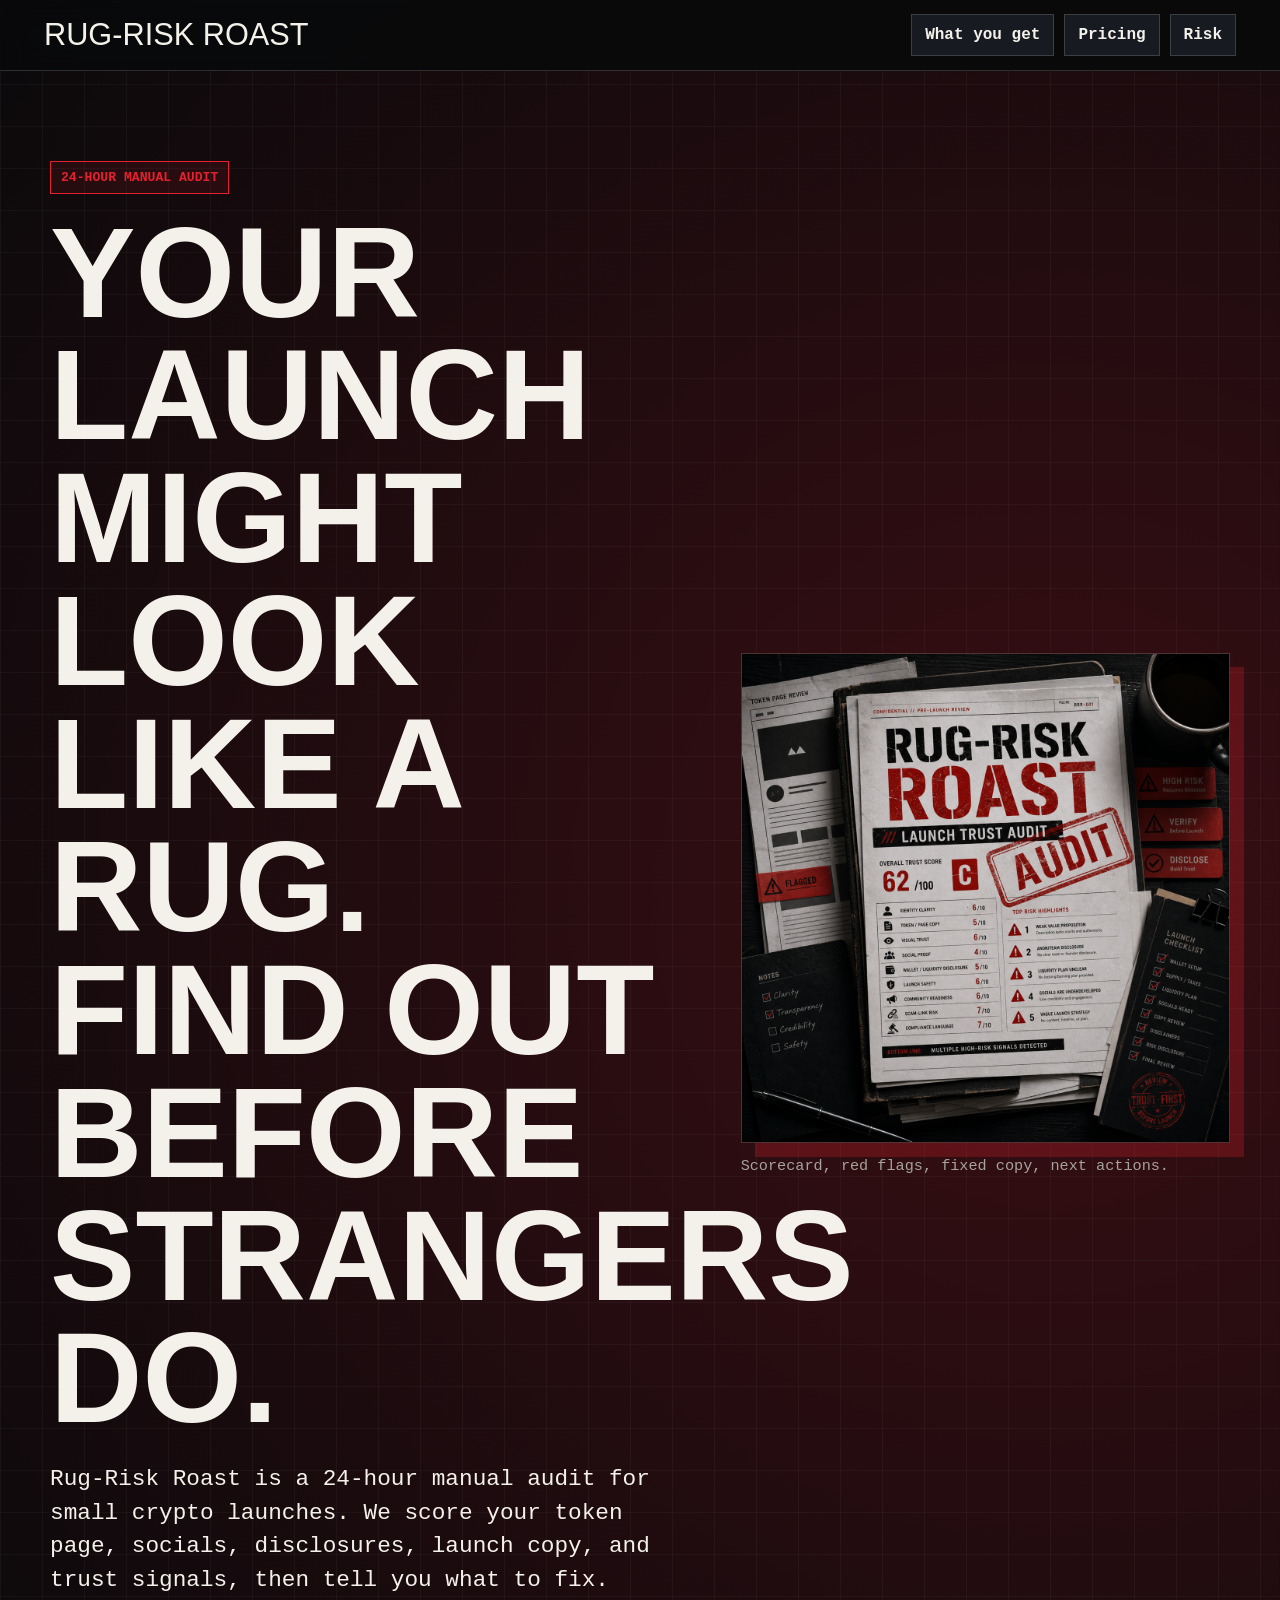
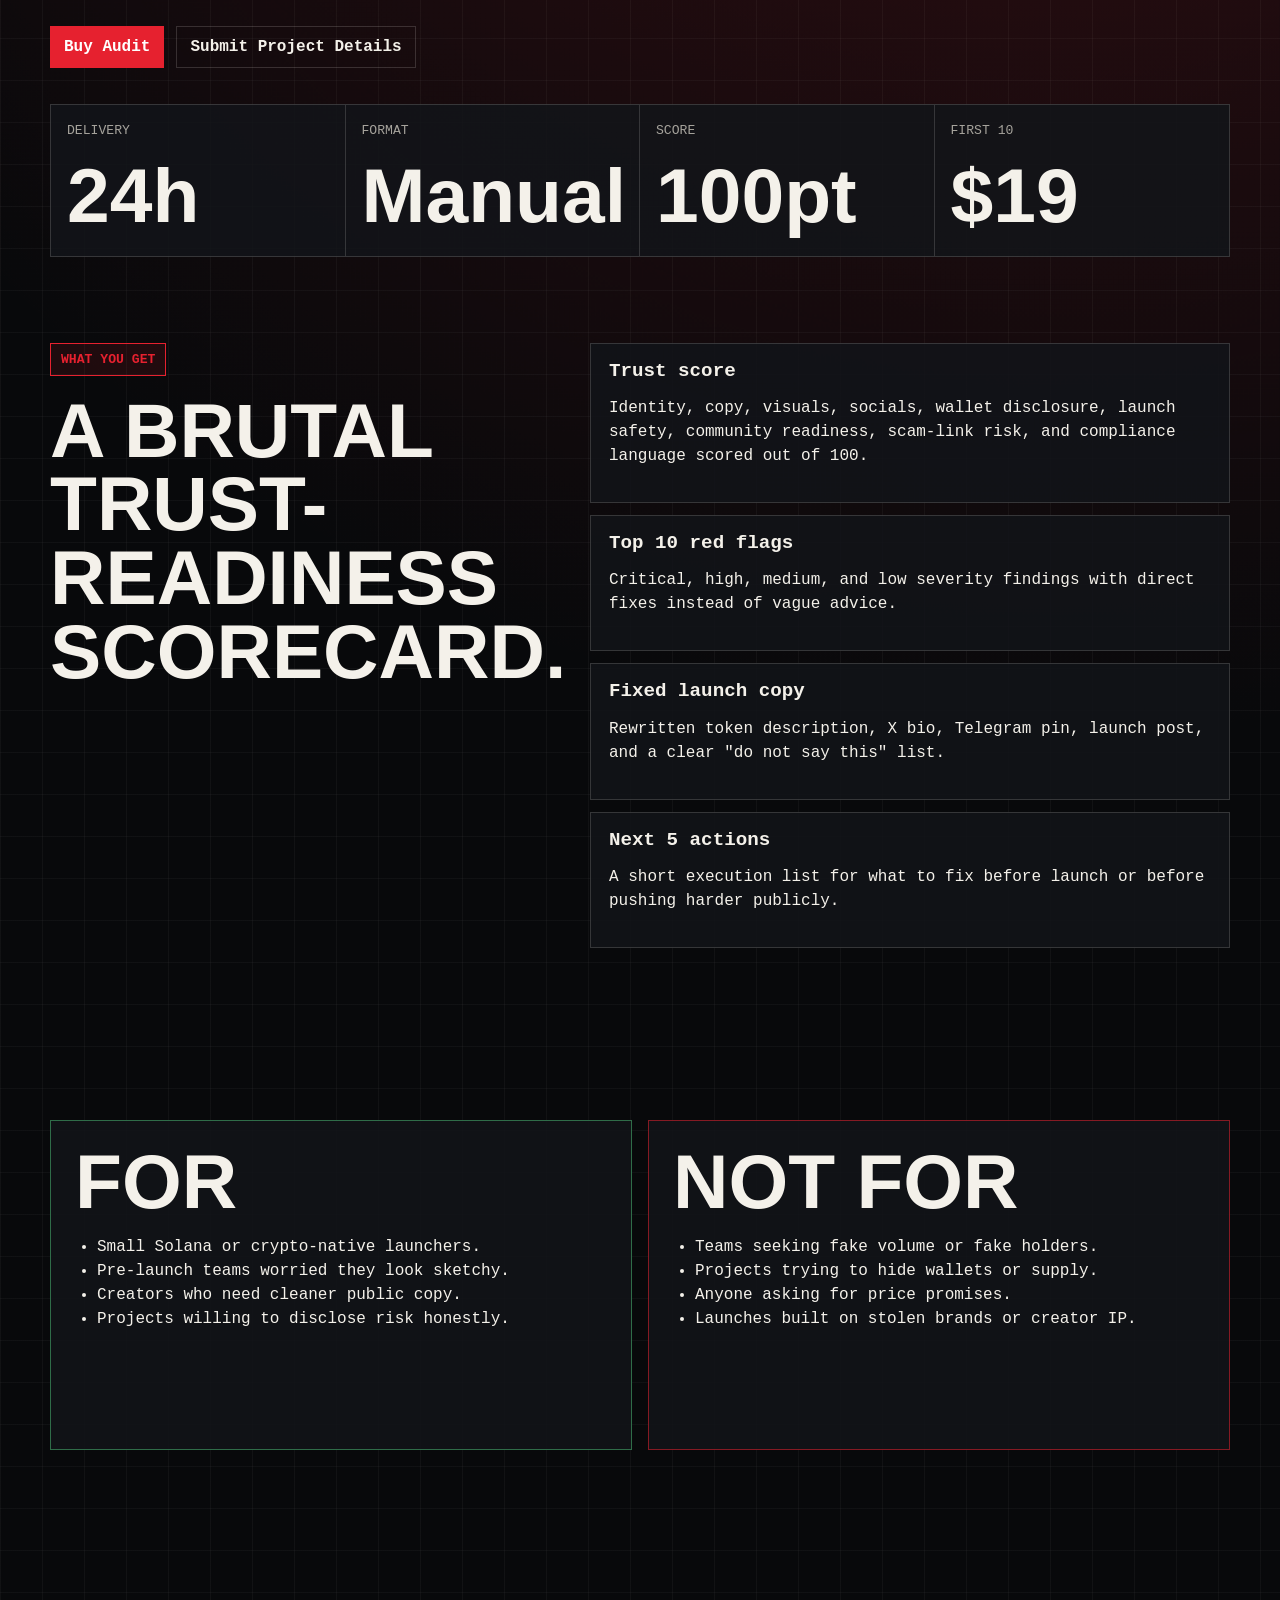
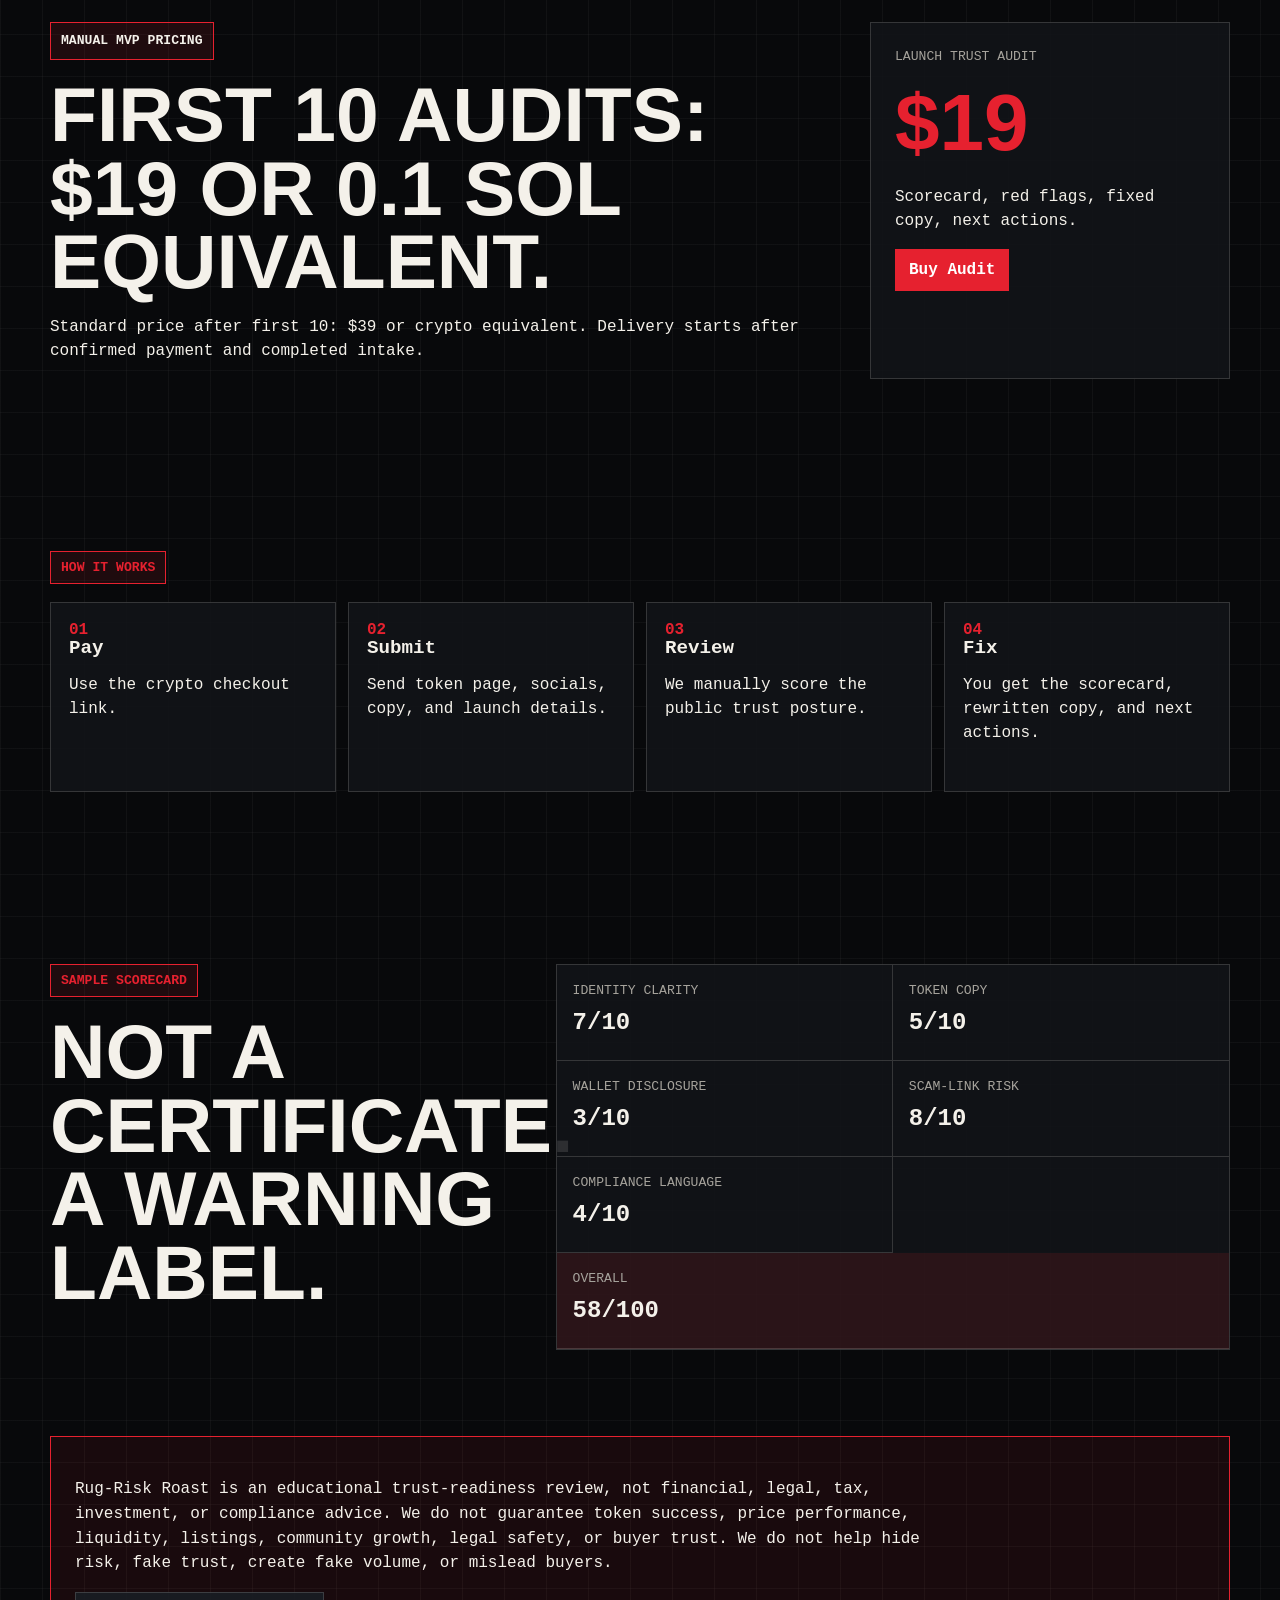
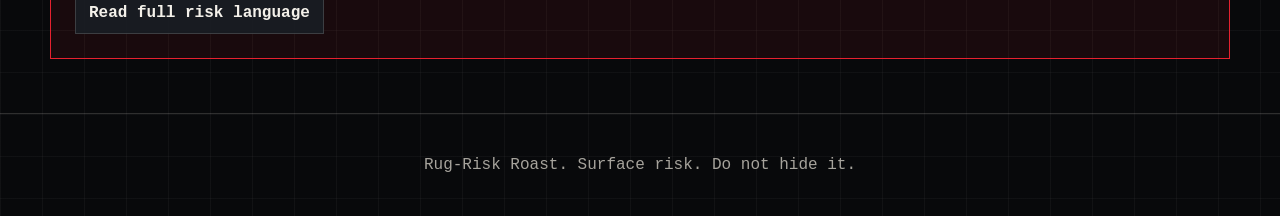
==== index.html @ ece5f4b4 "Launch Rug-Risk Roast manual MVP" ====
<!doctype html>
<html lang="en">
  <head>
    <meta charset="utf-8">
    <meta name="viewport" content="width=device-width, initial-scale=1">
    <title>Rug-Risk Roast - Launch Trust Audit</title>
    <meta name="description" content="A 24-hour manual trust-readiness audit for small crypto launches. Find what looks sketchy before strangers do.">
    <link rel="stylesheet" href="./styles.css">
  </head>
  <body>
    <header class="topbar">
      <a class="brand" href="./index.html">Rug-Risk Roast</a>
      <nav aria-label="Primary navigation">
        <a href="#deliverables">What you get</a>
        <a href="#pricing">Pricing</a>
        <a href="./risk.html">Risk</a>
      </nav>
    </header>

    <main>
      <section class="hero">
        <div class="hero-copy">
          <p class="stamp">24-hour manual audit</p>
          <h1>Your launch might look like a rug. Find out before strangers do.</h1>
          <p class="lead">Rug-Risk Roast is a 24-hour manual audit for small crypto launches. We score your token page, socials, disclosures, launch copy, and trust signals, then tell you what to fix.</p>
          <div class="actions" aria-label="Primary actions">
            <a class="button primary" href="https://example.com/helio-rug-risk-roast">Buy Audit</a>
            <a class="button secondary" href="https://tally.so/r/rug-risk-roast-intake">Submit Project Details</a>
          </div>
        </div>

        <figure class="hero-card">
          <img src="./assets/rug-risk-roast-audit.png" alt="Rug-Risk Roast forensic audit report preview">
          <figcaption>Scorecard, red flags, fixed copy, next actions.</figcaption>
        </figure>
      </section>

      <section class="proof-strip" aria-label="Audit summary">
        <div><span>Delivery</span><strong>24h</strong></div>
        <div><span>Format</span><strong>Manual</strong></div>
        <div><span>Score</span><strong>100pt</strong></div>
        <div><span>First 10</span><strong>$19</strong></div>
      </section>

      <section id="deliverables" class="section split">
        <div>
          <p class="stamp">What you get</p>
          <h2>A brutal trust-readiness scorecard.</h2>
        </div>
        <div class="checklist">
          <article>
            <h3>Trust score</h3>
            <p>Identity, copy, visuals, socials, wallet disclosure, launch safety, community readiness, scam-link risk, and compliance language scored out of 100.</p>
          </article>
          <article>
            <h3>Top 10 red flags</h3>
            <p>Critical, high, medium, and low severity findings with direct fixes instead of vague advice.</p>
          </article>
          <article>
            <h3>Fixed launch copy</h3>
            <p>Rewritten token description, X bio, Telegram pin, launch post, and a clear "do not say this" list.</p>
          </article>
          <article>
            <h3>Next 5 actions</h3>
            <p>A short execution list for what to fix before launch or before pushing harder publicly.</p>
          </article>
        </div>
      </section>

      <section class="section audience">
        <div class="panel good">
          <h2>For</h2>
          <ul>
            <li>Small Solana or crypto-native launchers.</li>
            <li>Pre-launch teams worried they look sketchy.</li>
            <li>Creators who need cleaner public copy.</li>
            <li>Projects willing to disclose risk honestly.</li>
          </ul>
        </div>
        <div class="panel bad">
          <h2>Not for</h2>
          <ul>
            <li>Teams seeking fake volume or fake holders.</li>
            <li>Projects trying to hide wallets or supply.</li>
            <li>Anyone asking for price promises.</li>
            <li>Launches built on stolen brands or creator IP.</li>
          </ul>
        </div>
      </section>

      <section id="pricing" class="section pricing">
        <div>
          <p class="stamp">Manual MVP pricing</p>
          <h2>First 10 audits: $19 or 0.1 SOL equivalent.</h2>
          <p>Standard price after first 10: $39 or crypto equivalent. Delivery starts after confirmed payment and completed intake.</p>
        </div>
        <div class="price-card">
          <span>Launch Trust Audit</span>
          <strong>$19</strong>
          <p>Scorecard, red flags, fixed copy, next actions.</p>
          <a class="button primary" href="https://example.com/helio-rug-risk-roast">Buy Audit</a>
        </div>
      </section>

      <section class="section process">
        <p class="stamp">How it works</p>
        <div class="steps">
          <article><span>01</span><h3>Pay</h3><p>Use the crypto checkout link.</p></article>
          <article><span>02</span><h3>Submit</h3><p>Send token page, socials, copy, and launch details.</p></article>
          <article><span>03</span><h3>Review</h3><p>We manually score the public trust posture.</p></article>
          <article><span>04</span><h3>Fix</h3><p>You get the scorecard, rewritten copy, and next actions.</p></article>
        </div>
      </section>

      <section class="section sample">
        <div>
          <p class="stamp">Sample scorecard</p>
          <h2>Not a certificate. A warning label.</h2>
        </div>
        <div class="scorecard" aria-label="Sample scorecard">
          <div><span>Identity clarity</span><strong>7/10</strong></div>
          <div><span>Token copy</span><strong>5/10</strong></div>
          <div><span>Wallet disclosure</span><strong>3/10</strong></div>
          <div><span>Scam-link risk</span><strong>8/10</strong></div>
          <div><span>Compliance language</span><strong>4/10</strong></div>
          <div class="total"><span>Overall</span><strong>58/100</strong></div>
        </div>
      </section>

      <section class="section disclaimer">
        <p>Rug-Risk Roast is an educational trust-readiness review, not financial, legal, tax, investment, or compliance advice. We do not guarantee token success, price performance, liquidity, listings, community growth, legal safety, or buyer trust. We do not help hide risk, fake trust, create fake volume, or mislead buyers.</p>
        <a href="./risk.html">Read full risk language</a>
      </section>
    </main>

    <footer>
      <p>Rug-Risk Roast. Surface risk. Do not hide it.</p>
    </footer>
  </body>
</html>
---- styles.css ----
:root {
  --ink: #08090b;
  --panel: #121419;
  --panel-2: #191d24;
  --paper: #f4f1ea;
  --muted: #a6a39c;
  --red: #e6212f;
  --red-dark: #791119;
  --line: rgba(244, 241, 234, 0.16);
  --green: #55d985;
}

* {
  box-sizing: border-box;
}

html {
  background: var(--ink);
  color: var(--paper);
}

body {
  margin: 0;
  min-height: 100vh;
  font-family: "Courier New", Courier, monospace;
  background:
    linear-gradient(90deg, rgba(244,241,234,.04) 1px, transparent 1px) 0 0 / 42px 42px,
    linear-gradient(rgba(244,241,234,.035) 1px, transparent 1px) 0 0 / 42px 42px,
    radial-gradient(circle at 82% 18%, rgba(230,33,47,.22), transparent 34%),
    var(--ink);
}

a {
  color: inherit;
}

.topbar {
  position: sticky;
  top: 0;
  z-index: 10;
  display: flex;
  align-items: center;
  justify-content: space-between;
  gap: 18px;
  padding: 14px clamp(16px, 4vw, 44px);
  border-bottom: 1px solid var(--line);
  background: rgba(8, 9, 11, 0.9);
  backdrop-filter: blur(14px);
}

.brand {
  color: var(--paper);
  font-family: Impact, Haettenschweiler, "Arial Narrow Bold", sans-serif;
  font-size: clamp(1.3rem, 2.4vw, 2rem);
  letter-spacing: 0;
  text-decoration: none;
  text-transform: uppercase;
}

nav {
  display: flex;
  flex-wrap: wrap;
  justify-content: flex-end;
  gap: 10px;
}

nav a,
.button,
.disclaimer a {
  display: inline-flex;
  align-items: center;
  min-height: 42px;
  padding: 10px 13px;
  border: 1px solid var(--line);
  background: rgba(25, 29, 36, .9);
  color: var(--paper);
  font-weight: 800;
  text-decoration: none;
}

main {
  width: min(1180px, calc(100% - 28px));
  margin: 0 auto;
}

.hero {
  min-height: calc(100vh - 72px);
  display: grid;
  grid-template-columns: minmax(0, 1.05fr) minmax(290px, .82fr);
  align-items: center;
  gap: clamp(28px, 5vw, 72px);
  padding: clamp(38px, 7vw, 90px) 0 36px;
}

.stamp {
  width: fit-content;
  margin: 0 0 18px;
  padding: 8px 10px;
  border: 1px solid var(--red);
  background: rgba(230, 33, 47, .1);
  color: var(--red);
  font-size: .82rem;
  font-weight: 900;
  text-transform: uppercase;
}

h1,
h2,
h3 {
  margin: 0;
  letter-spacing: 0;
  line-height: .96;
}

h1,
h2 {
  font-family: Impact, Haettenschweiler, "Arial Narrow Bold", sans-serif;
  font-weight: 900;
  text-transform: uppercase;
}

h1 {
  max-width: 820px;
  font-size: clamp(4rem, 10vw, 9.5rem);
}

h2 {
  font-size: clamp(2.3rem, 6vw, 5.4rem);
}

h3 {
  color: var(--paper);
  font-size: 1.2rem;
}

.lead {
  max-width: 760px;
  color: var(--paper);
  font-size: clamp(1.05rem, 1.8vw, 1.42rem);
  line-height: 1.48;
}

.actions {
  display: flex;
  flex-wrap: wrap;
  gap: 12px;
  margin-top: 28px;
}

.button.primary {
  border-color: var(--red);
  background: var(--red);
  color: white;
}

.button.secondary {
  background: transparent;
}

.hero-card {
  margin: 0;
}

.hero-card img {
  display: block;
  width: 100%;
  aspect-ratio: 1;
  object-fit: cover;
  border: 1px solid var(--line);
  box-shadow: 14px 14px 0 rgba(230, 33, 47, .25);
}

figcaption {
  margin-top: 14px;
  color: var(--muted);
  font-size: .95rem;
}

.proof-strip {
  display: grid;
  grid-template-columns: repeat(4, minmax(0, 1fr));
  border: 1px solid var(--line);
  background: rgba(18, 20, 25, .86);
}

.proof-strip div {
  min-height: 118px;
  padding: 16px;
  border-right: 1px solid var(--line);
}

.proof-strip div:last-child {
  border-right: 0;
}

.proof-strip span,
.scorecard span,
.price-card span {
  color: var(--muted);
  text-transform: uppercase;
  font-size: .82rem;
}

.proof-strip strong {
  display: block;
  margin-top: 12px;
  color: var(--paper);
  font-family: Impact, Haettenschweiler, "Arial Narrow Bold", sans-serif;
  font-size: clamp(2.5rem, 6vw, 4.8rem);
}

.section {
  padding: clamp(42px, 7vw, 86px) 0;
}

.split {
  display: grid;
  grid-template-columns: minmax(0, .75fr) minmax(0, 1fr);
  gap: clamp(22px, 5vw, 60px);
}

.checklist {
  display: grid;
  gap: 12px;
}

.checklist article,
.panel,
.price-card,
.steps article,
.scorecard {
  border: 1px solid var(--line);
  background: rgba(18, 20, 25, .88);
}

.checklist article {
  padding: 18px;
}

.checklist p,
.panel li,
.pricing p,
.steps p,
.document p,
.document li {
  color: var(--paper);
  line-height: 1.5;
}

.audience {
  display: grid;
  grid-template-columns: repeat(2, minmax(0, 1fr));
  gap: 16px;
}

.panel {
  min-height: 330px;
  padding: 24px;
}

.panel.good {
  border-color: rgba(85, 217, 133, .45);
}

.panel.bad {
  border-color: rgba(230, 33, 47, .55);
}

.panel ul,
.document ul {
  padding-left: 22px;
}

.pricing {
  display: grid;
  grid-template-columns: minmax(0, 1fr) minmax(270px, .45fr);
  gap: 20px;
  align-items: stretch;
}

.price-card {
  padding: 24px;
}

.price-card strong {
  display: block;
  margin: 12px 0;
  color: var(--red);
  font-family: Impact, Haettenschweiler, "Arial Narrow Bold", sans-serif;
  font-size: 5rem;
}

.steps {
  display: grid;
  grid-template-columns: repeat(4, minmax(0, 1fr));
  gap: 12px;
  margin-top: 18px;
}

.steps article {
  min-height: 190px;
  padding: 18px;
}

.steps span {
  color: var(--red);
  font-weight: 900;
}

.sample {
  display: grid;
  grid-template-columns: minmax(0, .72fr) minmax(0, 1fr);
  gap: 20px;
  align-items: start;
}

.scorecard {
  display: grid;
  grid-template-columns: repeat(2, minmax(0, 1fr));
}

.scorecard div {
  min-height: 96px;
  padding: 16px;
  border-right: 1px solid var(--line);
  border-bottom: 1px solid var(--line);
}

.scorecard div:nth-child(2n) {
  border-right: 0;
}

.scorecard strong {
  display: block;
  margin-top: 10px;
  font-size: 1.5rem;
}

.scorecard .total {
  grid-column: 1 / -1;
  background: rgba(230, 33, 47, .12);
}

.disclaimer {
  margin-bottom: 54px;
  padding: 24px;
  border: 1px solid var(--red);
  background: rgba(230, 33, 47, .08);
}

.disclaimer p {
  max-width: 900px;
  line-height: 1.55;
}

.document {
  max-width: 920px;
  padding: clamp(42px, 7vw, 86px) 0;
}

.document h1 {
  font-size: clamp(3.8rem, 9vw, 8rem);
}

.document h2 {
  margin-top: 38px;
  font-size: clamp(2rem, 5vw, 4.2rem);
}

footer {
  padding: 26px;
  border-top: 1px solid var(--line);
  color: var(--muted);
  text-align: center;
}

@media (max-width: 860px) {
  .topbar {
    align-items: flex-start;
    flex-direction: column;
  }

  nav {
    justify-content: flex-start;
  }

  .hero,
  .split,
  .audience,
  .pricing,
  .steps,
  .sample,
  .proof-strip {
    grid-template-columns: 1fr;
  }

  .hero {
    min-height: auto;
  }

  .proof-strip div,
  .scorecard div {
    border-right: 0;
  }

  .scorecard {
    grid-template-columns: 1fr;
  }
}
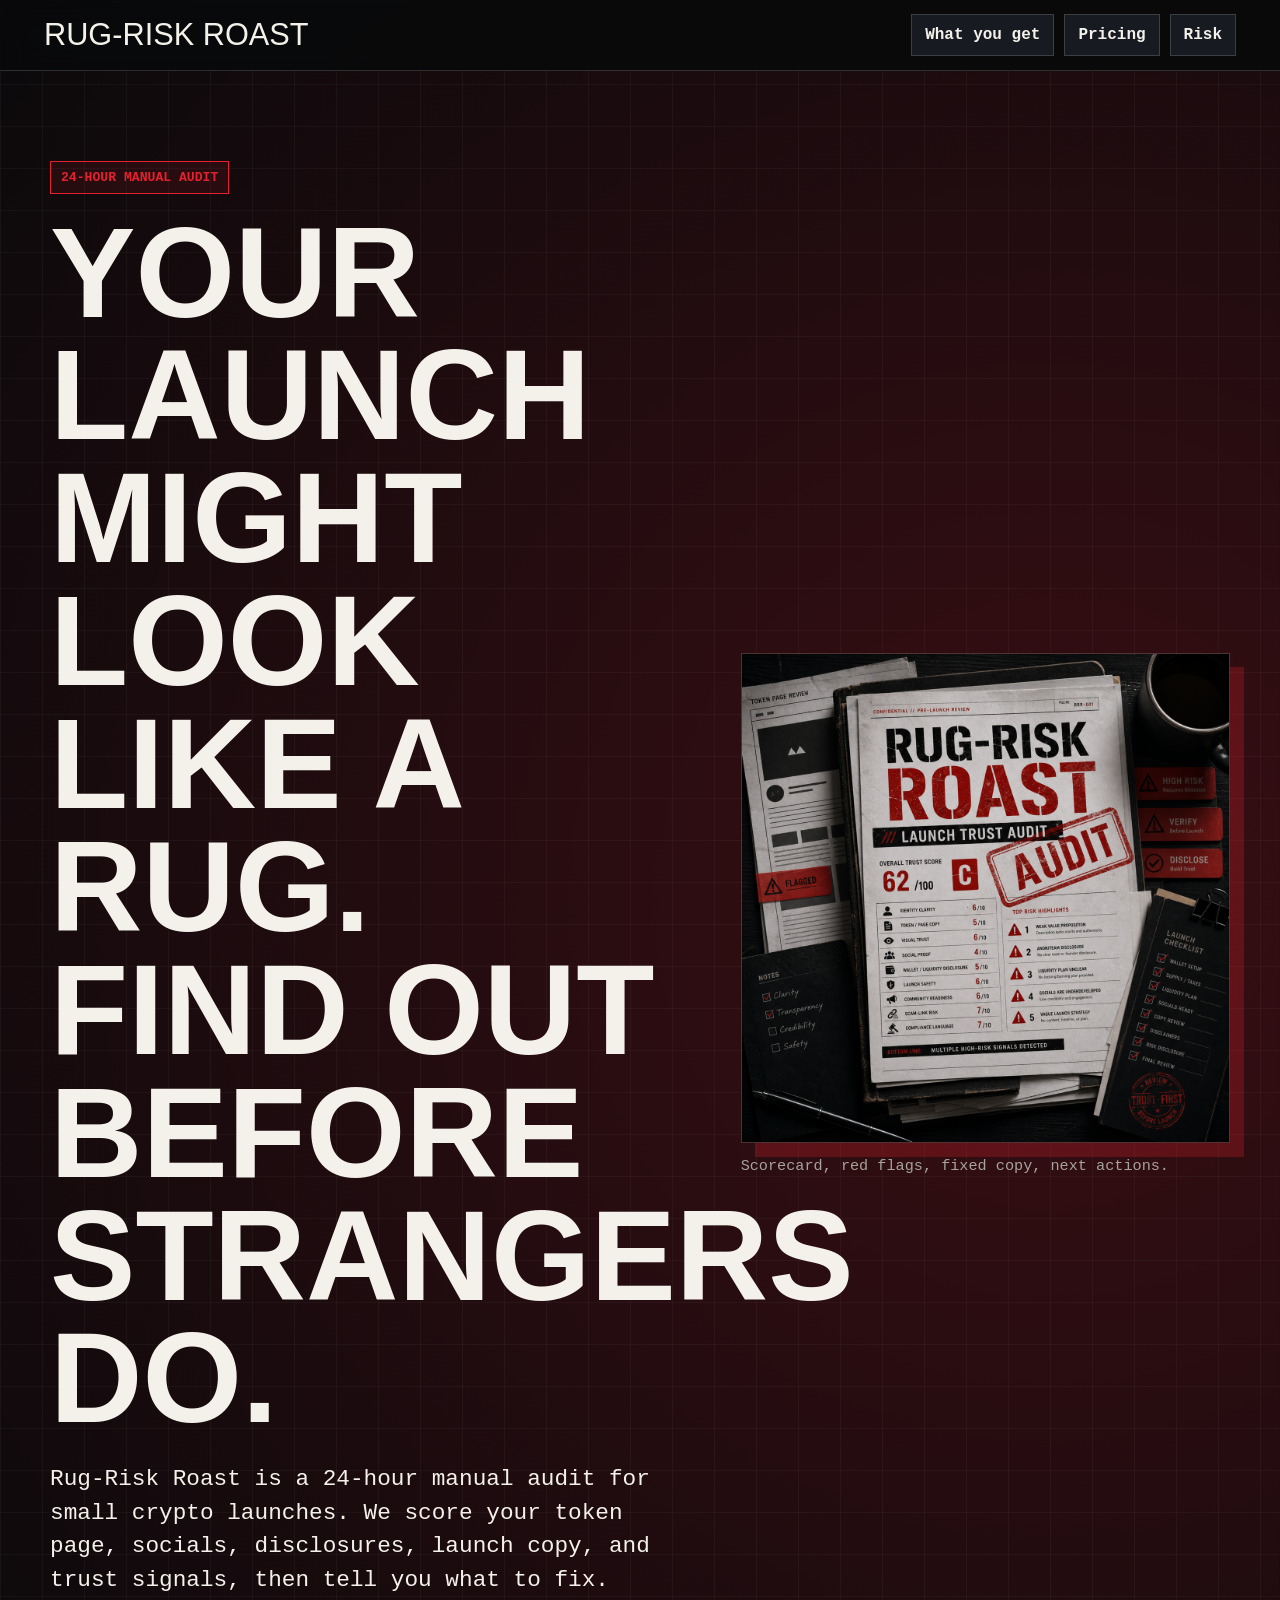
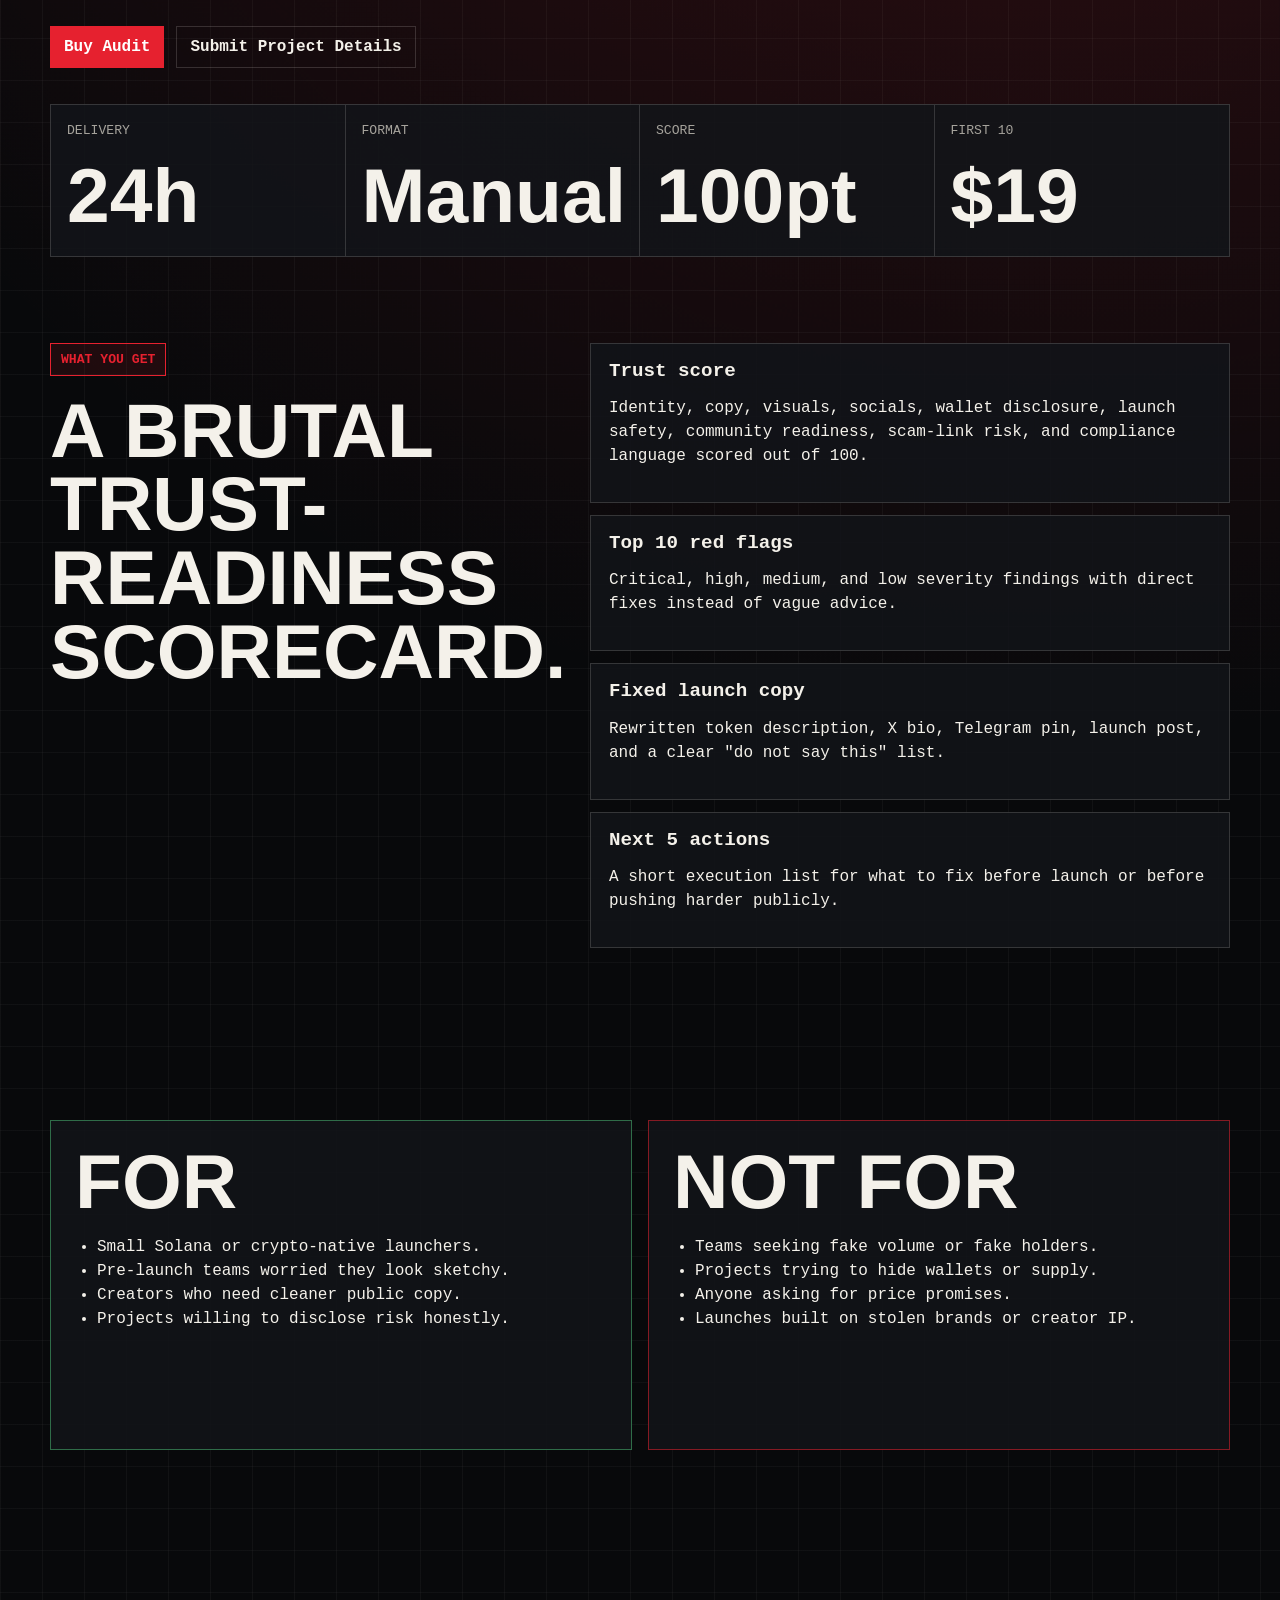
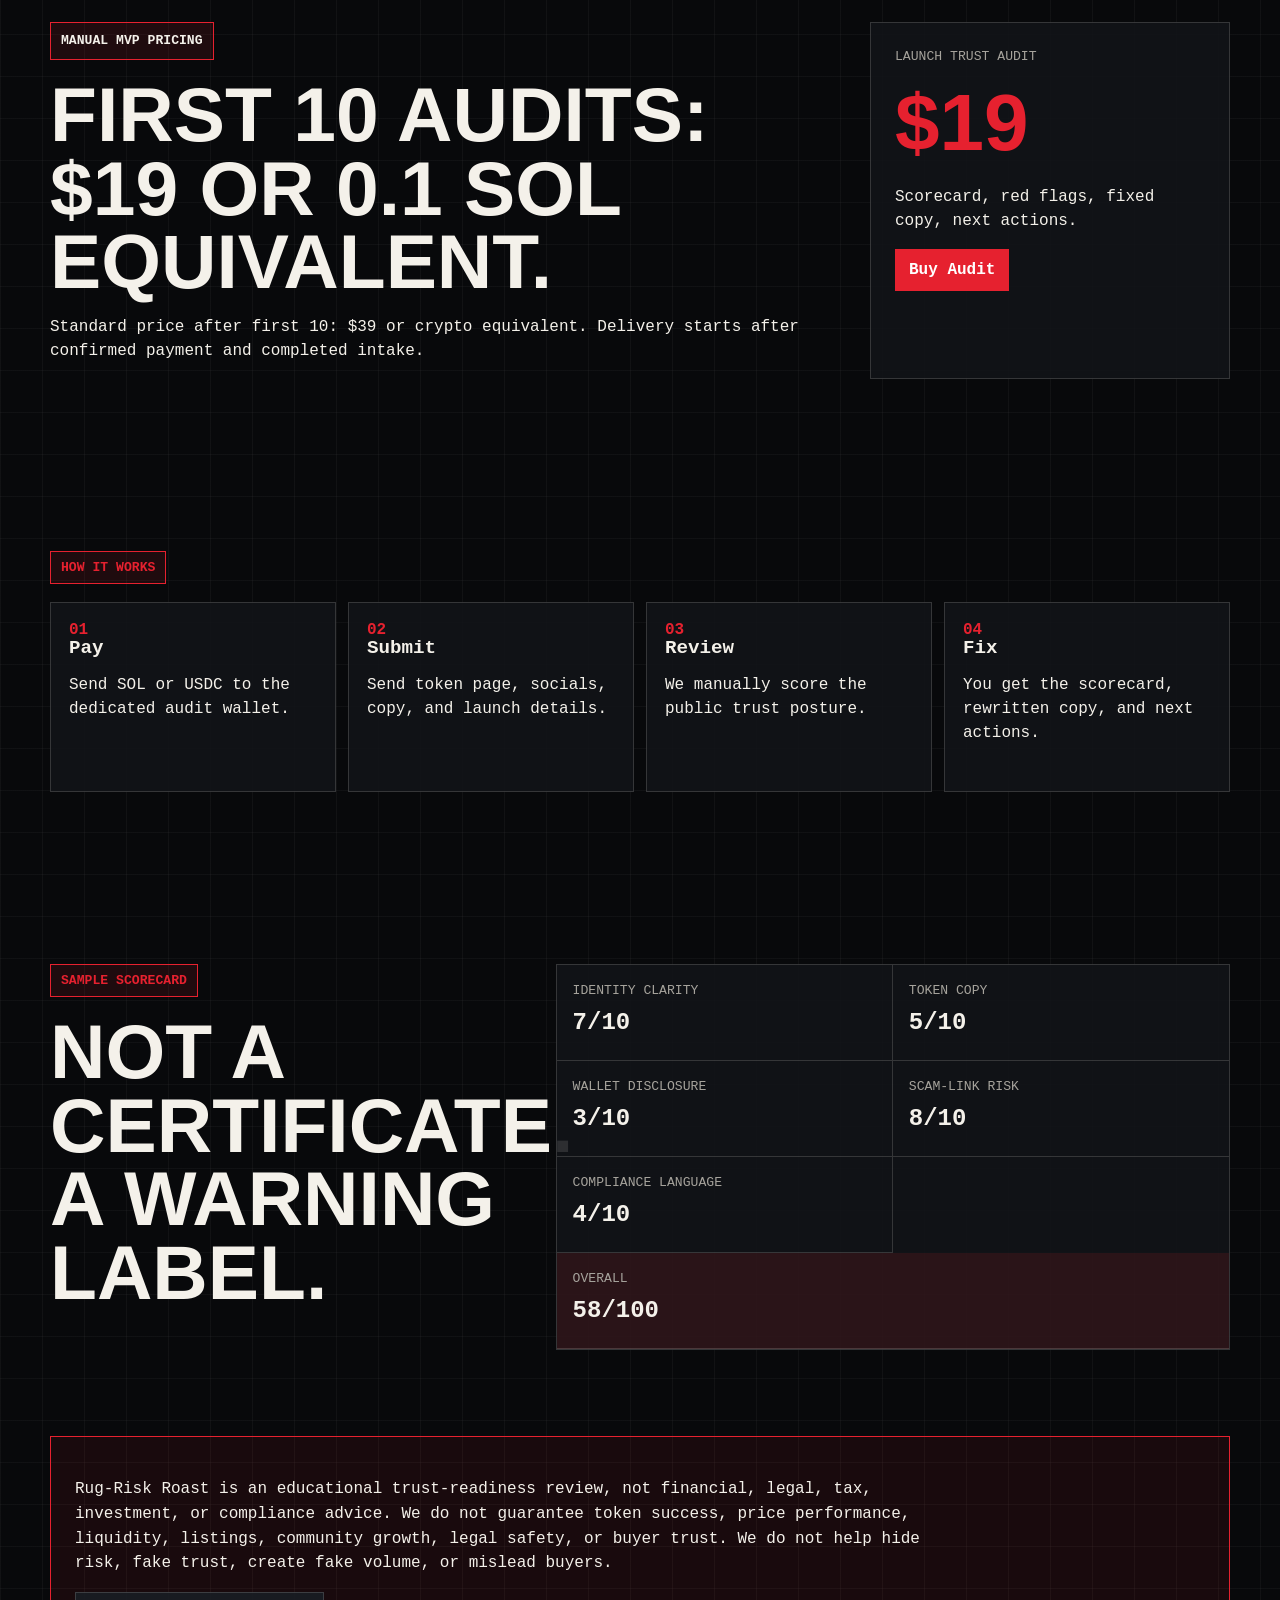
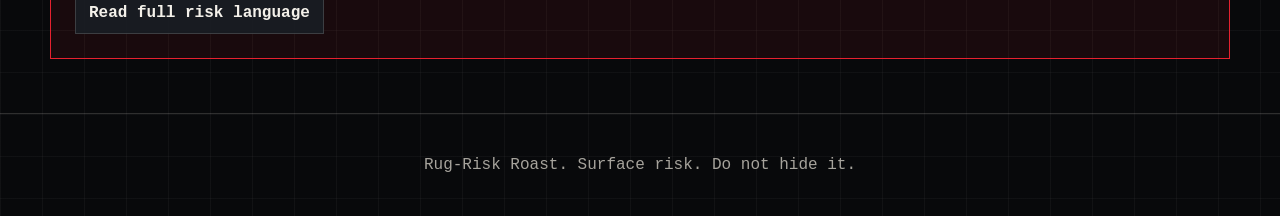
==== commit cba9df01: "Switch MVP to manual Solana payment flow" ====
--- a/index.html
+++ b/index.html
@@ -24,7 +24,7 @@
           <h1>Your launch might look like a rug. Find out before strangers do.</h1>
           <p class="lead">Rug-Risk Roast is a 24-hour manual audit for small crypto launches. We score your token page, socials, disclosures, launch copy, and trust signals, then tell you what to fix.</p>
           <div class="actions" aria-label="Primary actions">
-            <a class="button primary" href="https://example.com/helio-rug-risk-roast">Buy Audit</a>
+            <a class="button primary" href="./payment.html">Buy Audit</a>
             <a class="button secondary" href="https://tally.so/r/rug-risk-roast-intake">Submit Project Details</a>
           </div>
         </div>
@@ -98,14 +98,14 @@
           <span>Launch Trust Audit</span>
           <strong>$19</strong>
           <p>Scorecard, red flags, fixed copy, next actions.</p>
-          <a class="button primary" href="https://example.com/helio-rug-risk-roast">Buy Audit</a>
+          <a class="button primary" href="./payment.html">Buy Audit</a>
         </div>
       </section>
 
       <section class="section process">
         <p class="stamp">How it works</p>
         <div class="steps">
-          <article><span>01</span><h3>Pay</h3><p>Use the crypto checkout link.</p></article>
+          <article><span>01</span><h3>Pay</h3><p>Send SOL or USDC to the dedicated audit wallet.</p></article>
           <article><span>02</span><h3>Submit</h3><p>Send token page, socials, copy, and launch details.</p></article>
           <article><span>03</span><h3>Review</h3><p>We manually score the public trust posture.</p></article>
           <article><span>04</span><h3>Fix</h3><p>You get the scorecard, rewritten copy, and next actions.</p></article>
--- a/styles.css
+++ b/styles.css
@@ -367,6 +367,28 @@
   font-size: clamp(2rem, 5vw, 4.2rem);
 }
 
+.wallet-box {
+  display: grid;
+  gap: 10px;
+  margin: 18px 0;
+  padding: 18px;
+  border: 1px solid var(--red);
+  background: rgba(230, 33, 47, .08);
+}
+
+.wallet-box span {
+  color: var(--muted);
+  font-size: .82rem;
+  font-weight: 900;
+  text-transform: uppercase;
+}
+
+.wallet-box code {
+  overflow-wrap: anywhere;
+  color: var(--paper);
+  font-size: clamp(.9rem, 2vw, 1.15rem);
+}
+
 footer {
   padding: 26px;
   border-top: 1px solid var(--line);
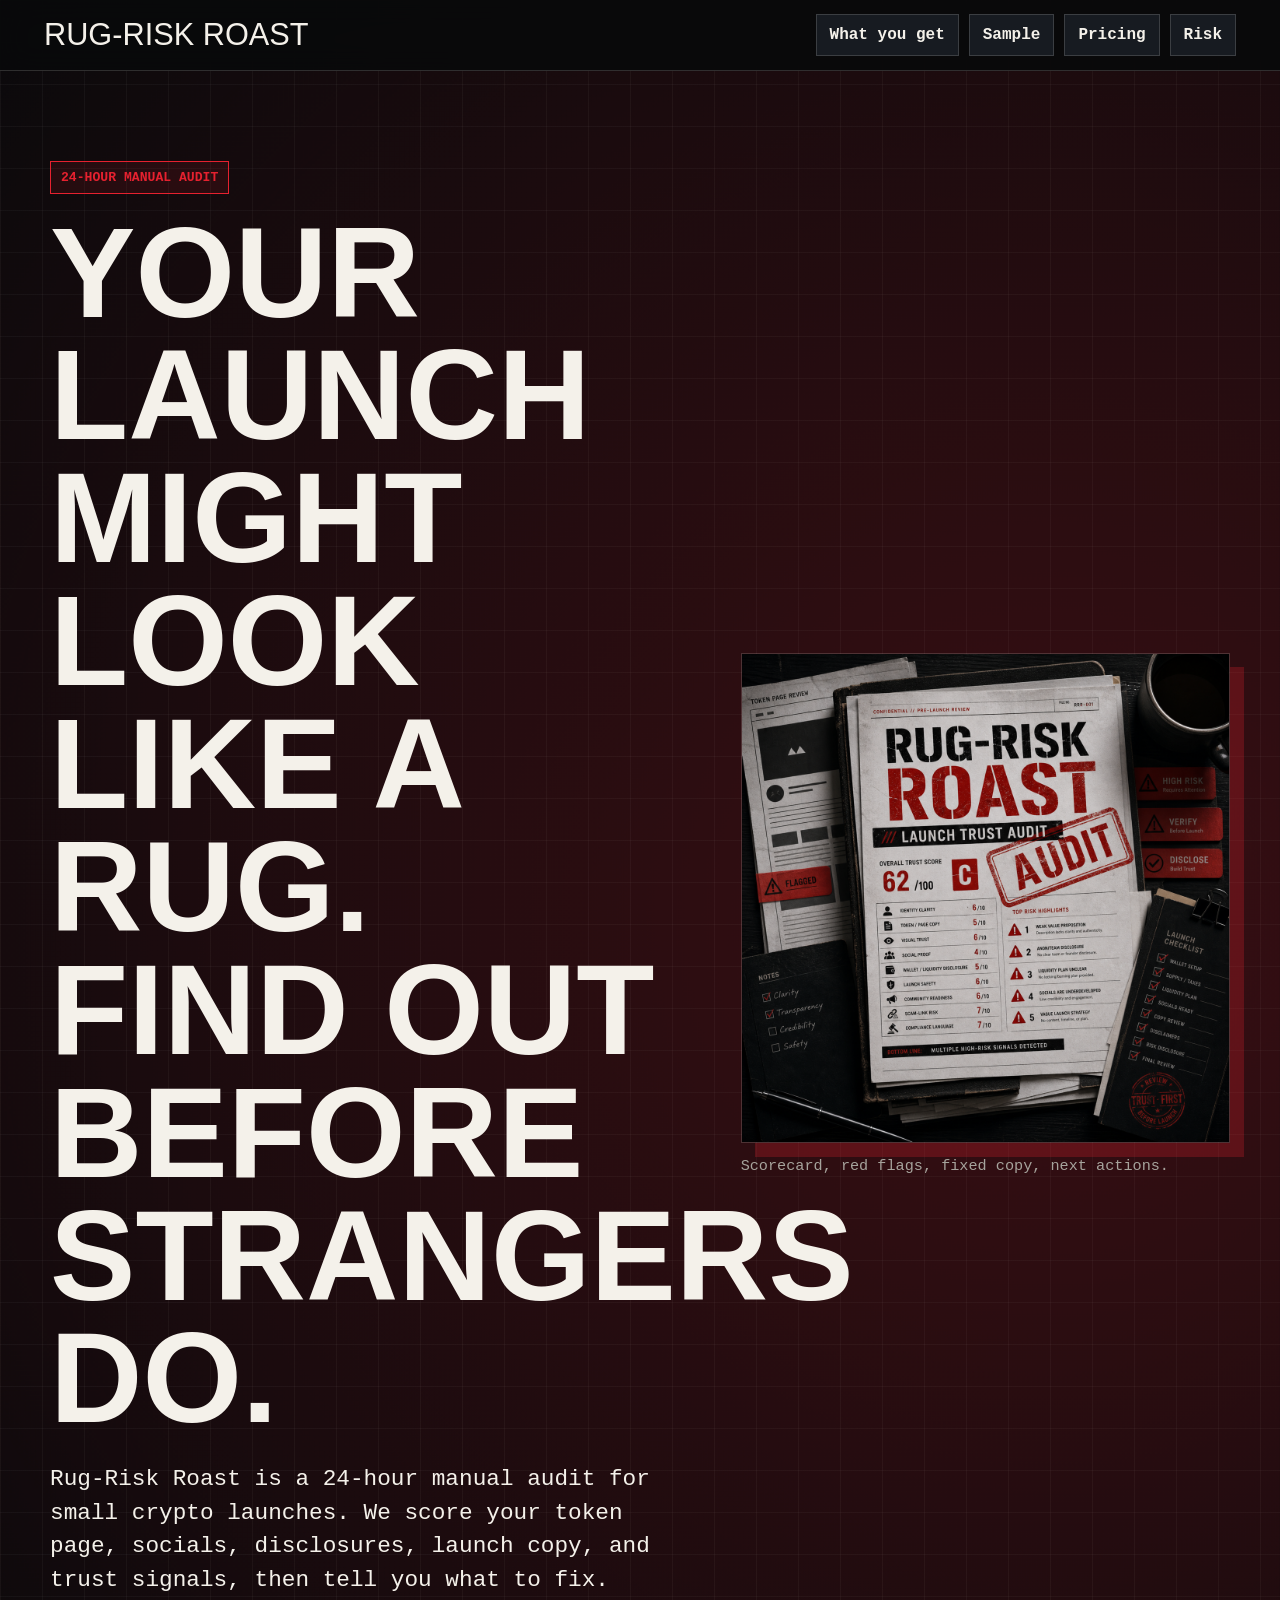
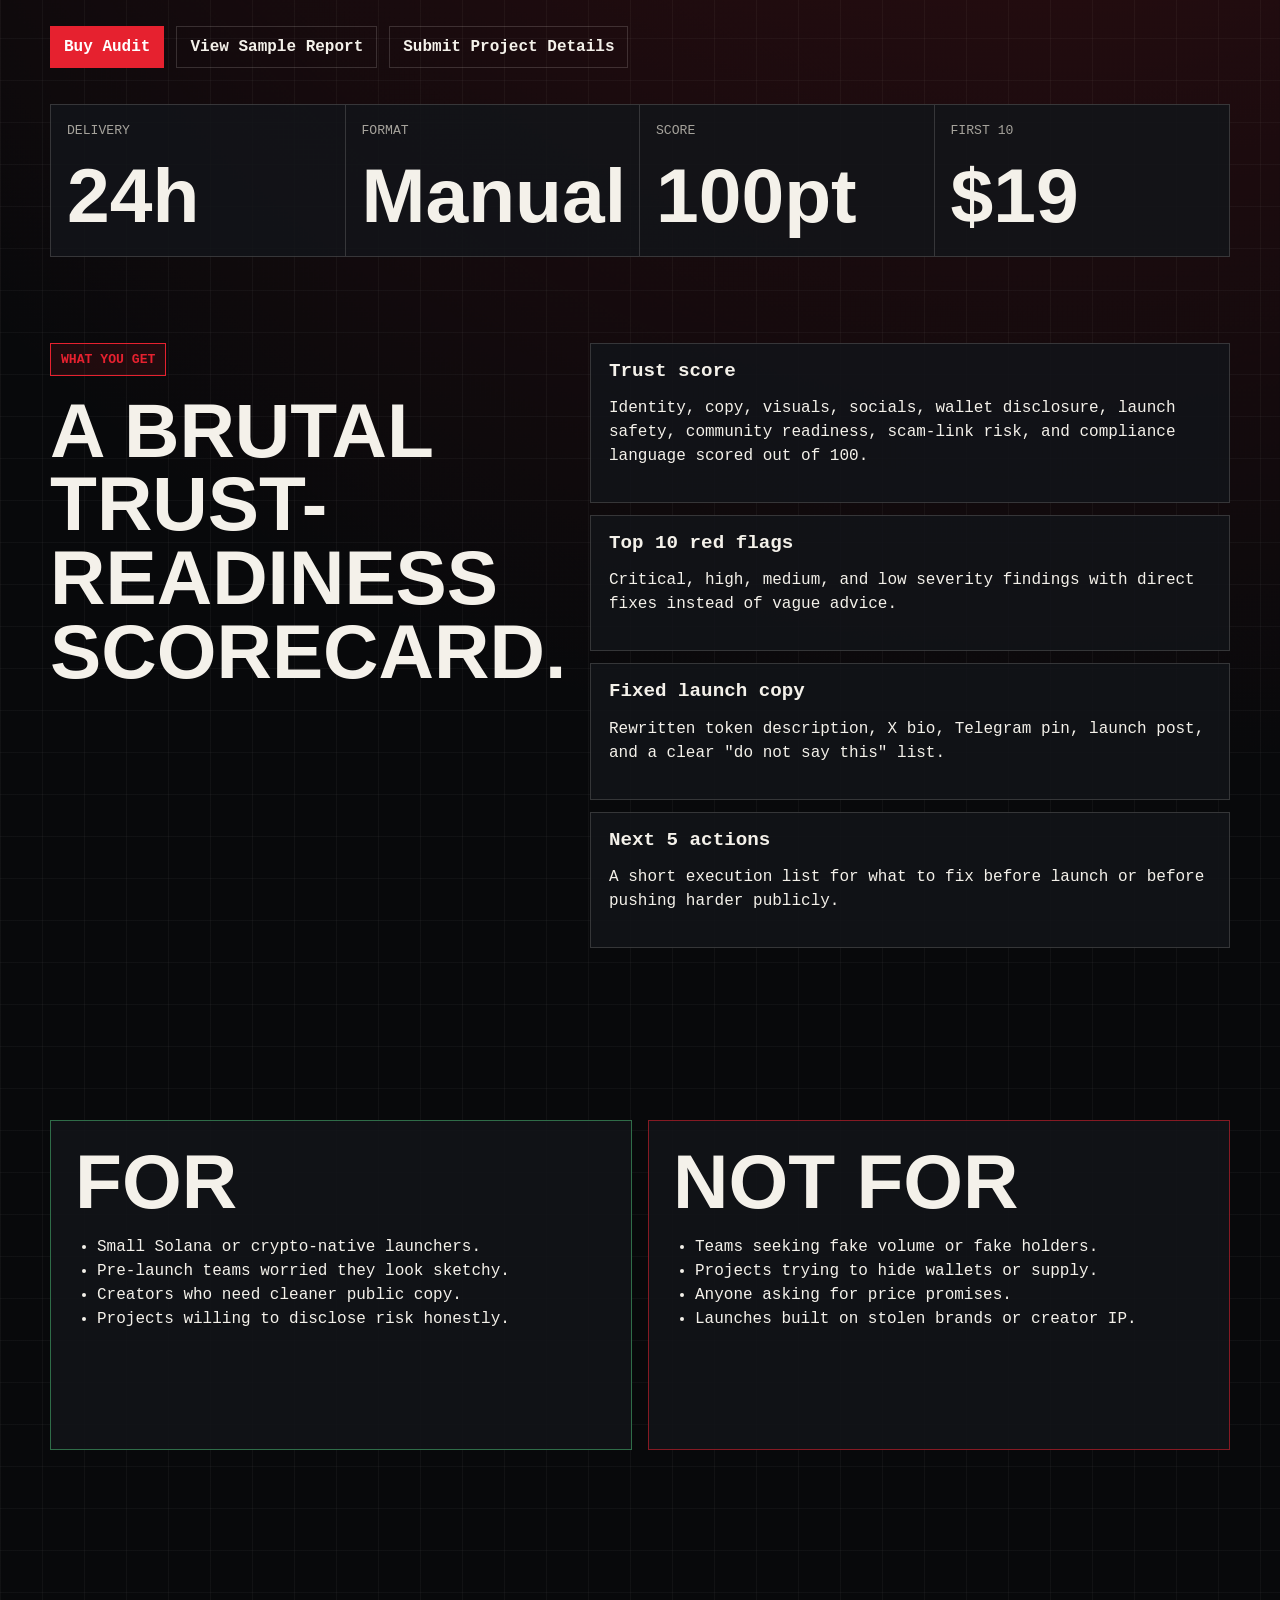
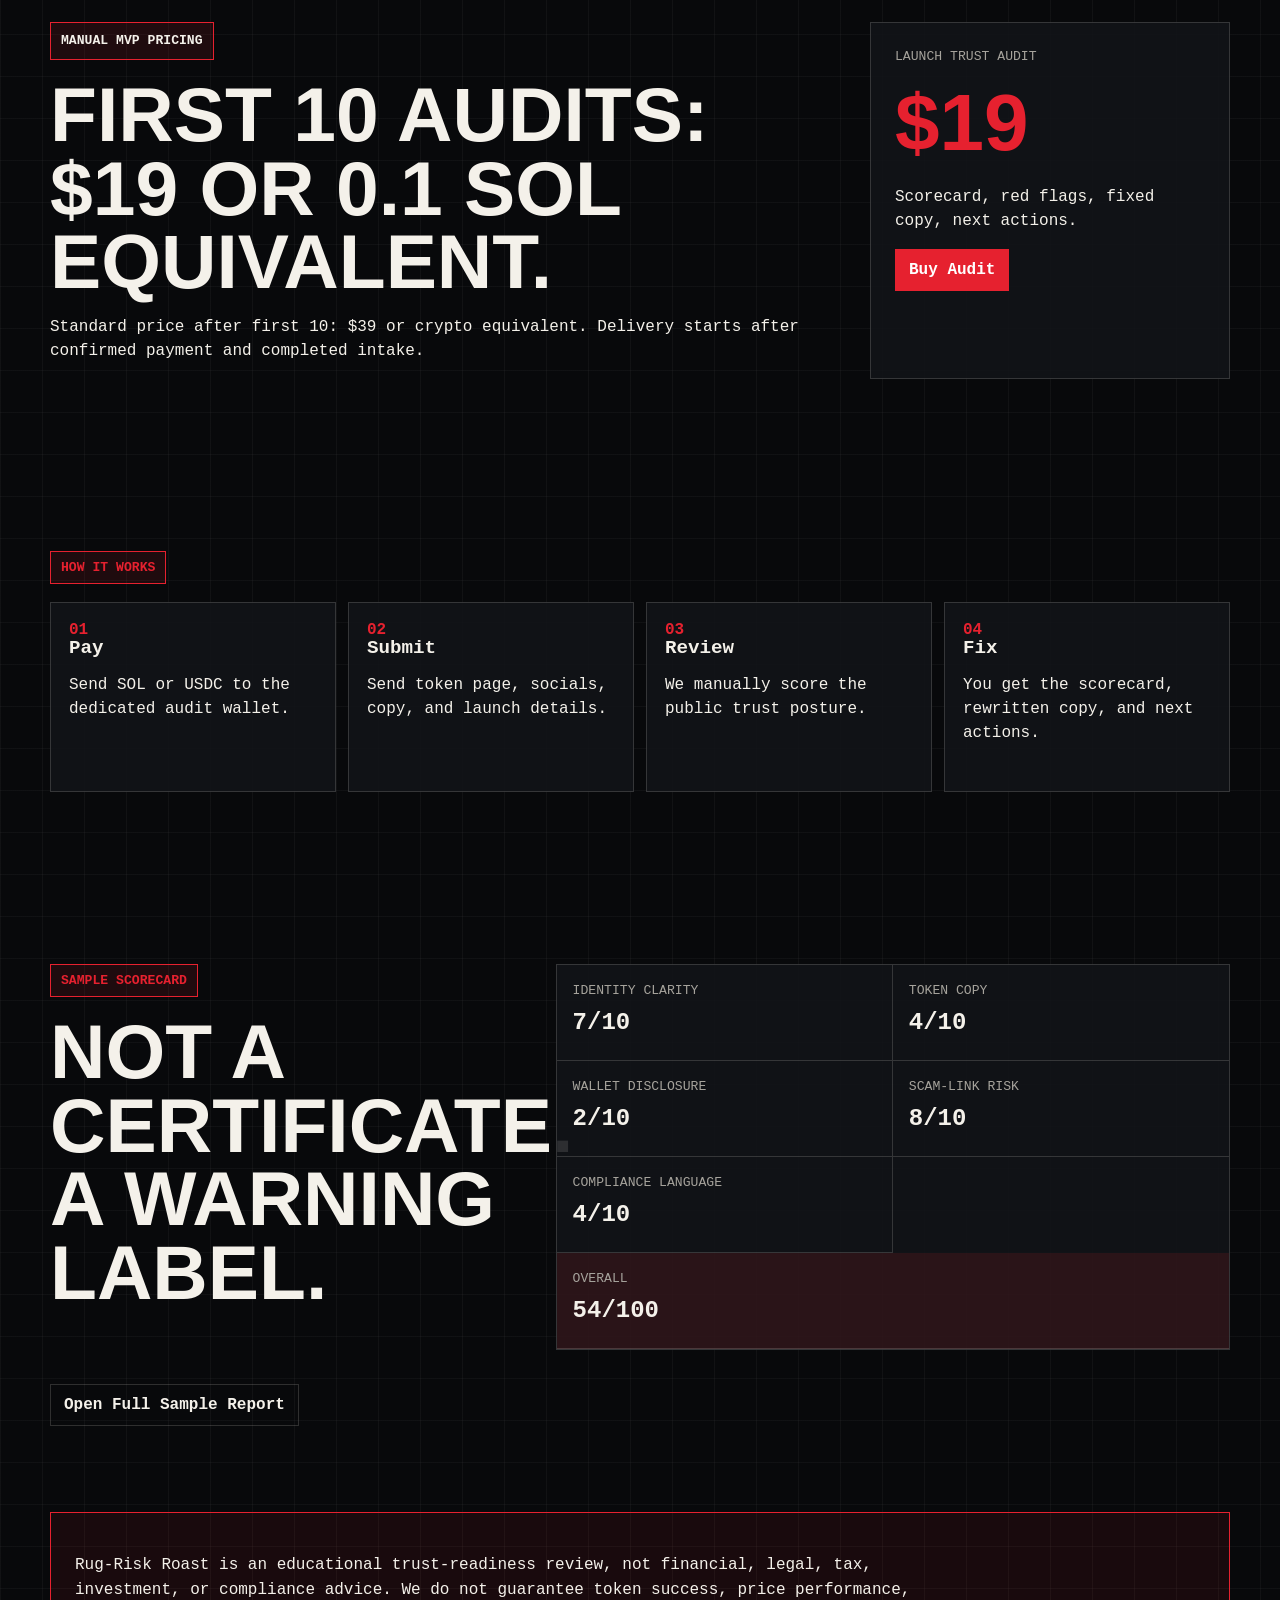
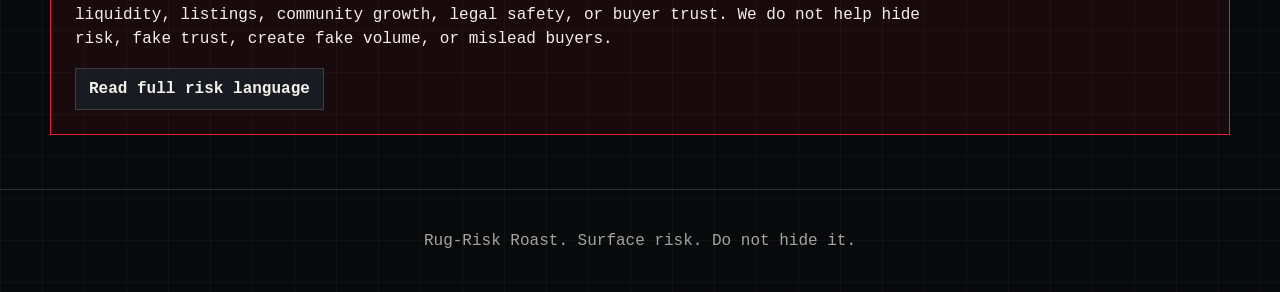
==== commit 813e5faf: "Deploy public sample report" ====
--- a/index.html
+++ b/index.html
@@ -12,6 +12,7 @@
       <a class="brand" href="./index.html">Rug-Risk Roast</a>
       <nav aria-label="Primary navigation">
         <a href="#deliverables">What you get</a>
+        <a href="./sample-report.html">Sample</a>
         <a href="#pricing">Pricing</a>
         <a href="./risk.html">Risk</a>
       </nav>
@@ -25,7 +26,8 @@
           <p class="lead">Rug-Risk Roast is a 24-hour manual audit for small crypto launches. We score your token page, socials, disclosures, launch copy, and trust signals, then tell you what to fix.</p>
           <div class="actions" aria-label="Primary actions">
             <a class="button primary" href="./payment.html">Buy Audit</a>
-            <a class="button secondary" href="https://tally.so/r/rug-risk-roast-intake">Submit Project Details</a>
+            <a class="button secondary" href="./sample-report.html">View Sample Report</a>
+            <a class="button secondary" href="https://tally.so/r/5BOaeN">Submit Project Details</a>
           </div>
         </div>
 
@@ -119,12 +121,13 @@
         </div>
         <div class="scorecard" aria-label="Sample scorecard">
           <div><span>Identity clarity</span><strong>7/10</strong></div>
-          <div><span>Token copy</span><strong>5/10</strong></div>
-          <div><span>Wallet disclosure</span><strong>3/10</strong></div>
+          <div><span>Token copy</span><strong>4/10</strong></div>
+          <div><span>Wallet disclosure</span><strong>2/10</strong></div>
           <div><span>Scam-link risk</span><strong>8/10</strong></div>
           <div><span>Compliance language</span><strong>4/10</strong></div>
-          <div class="total"><span>Overall</span><strong>58/100</strong></div>
+          <div class="total"><span>Overall</span><strong>54/100</strong></div>
         </div>
+        <a class="button secondary sample-link" href="./sample-report.html">Open Full Sample Report</a>
       </section>
 
       <section class="section disclaimer">
--- a/styles.css
+++ b/styles.css
@@ -341,6 +341,11 @@
   background: rgba(230, 33, 47, .12);
 }
 
+.sample-link {
+  width: fit-content;
+  margin-top: 14px;
+}
+
 .disclaimer {
   margin-bottom: 54px;
   padding: 24px;
@@ -365,6 +370,104 @@
 .document h2 {
   margin-top: 38px;
   font-size: clamp(2rem, 5vw, 4.2rem);
+}
+
+.report .lead {
+  max-width: 880px;
+}
+
+.report-hero,
+.report-table {
+  display: grid;
+  gap: 12px;
+  margin-top: 26px;
+}
+
+.report-hero {
+  grid-template-columns: minmax(0, .8fr) minmax(0, 1fr);
+}
+
+.report-hero div,
+.report-table div,
+.findings li,
+.report pre,
+.columns {
+  border: 1px solid var(--line);
+  background: rgba(18, 20, 25, .88);
+}
+
+.report-hero div,
+.report-table div {
+  padding: 18px;
+}
+
+.report-hero span,
+.report-table span {
+  color: var(--muted);
+  font-size: .82rem;
+  font-weight: 900;
+  text-transform: uppercase;
+}
+
+.report-hero strong {
+  display: block;
+  margin: 10px 0;
+  color: var(--red);
+  font-family: Impact, Haettenschweiler, "Arial Narrow Bold", sans-serif;
+  font-size: clamp(2.8rem, 6vw, 5.5rem);
+  line-height: 1;
+}
+
+.report-table {
+  grid-template-columns: repeat(3, minmax(0, 1fr));
+}
+
+.report-table strong {
+  display: block;
+  margin-top: 8px;
+  font-size: 1.35rem;
+}
+
+.findings {
+  display: grid;
+  gap: 10px;
+  padding-left: 0;
+  list-style-position: inside;
+}
+
+.findings li,
+.columns li {
+  padding: 14px;
+  line-height: 1.5;
+}
+
+.report pre {
+  overflow-x: auto;
+  padding: 18px;
+  white-space: pre-wrap;
+}
+
+.report code {
+  color: var(--paper);
+  font-family: "Courier New", Courier, monospace;
+  line-height: 1.5;
+}
+
+.columns {
+  display: grid;
+  grid-template-columns: repeat(2, minmax(0, 1fr));
+  gap: 0;
+  padding: 0;
+  list-style: none;
+}
+
+.columns li {
+  border-right: 1px solid var(--line);
+  border-bottom: 1px solid var(--line);
+}
+
+.columns li:nth-child(2n) {
+  border-right: 0;
 }
 
 .wallet-box {
@@ -412,6 +515,9 @@
   .pricing,
   .steps,
   .sample,
+  .report-hero,
+  .report-table,
+  .columns,
   .proof-strip {
     grid-template-columns: 1fr;
   }
@@ -421,7 +527,8 @@
   }
 
   .proof-strip div,
-  .scorecard div {
+  .scorecard div,
+  .columns li {
     border-right: 0;
   }
 
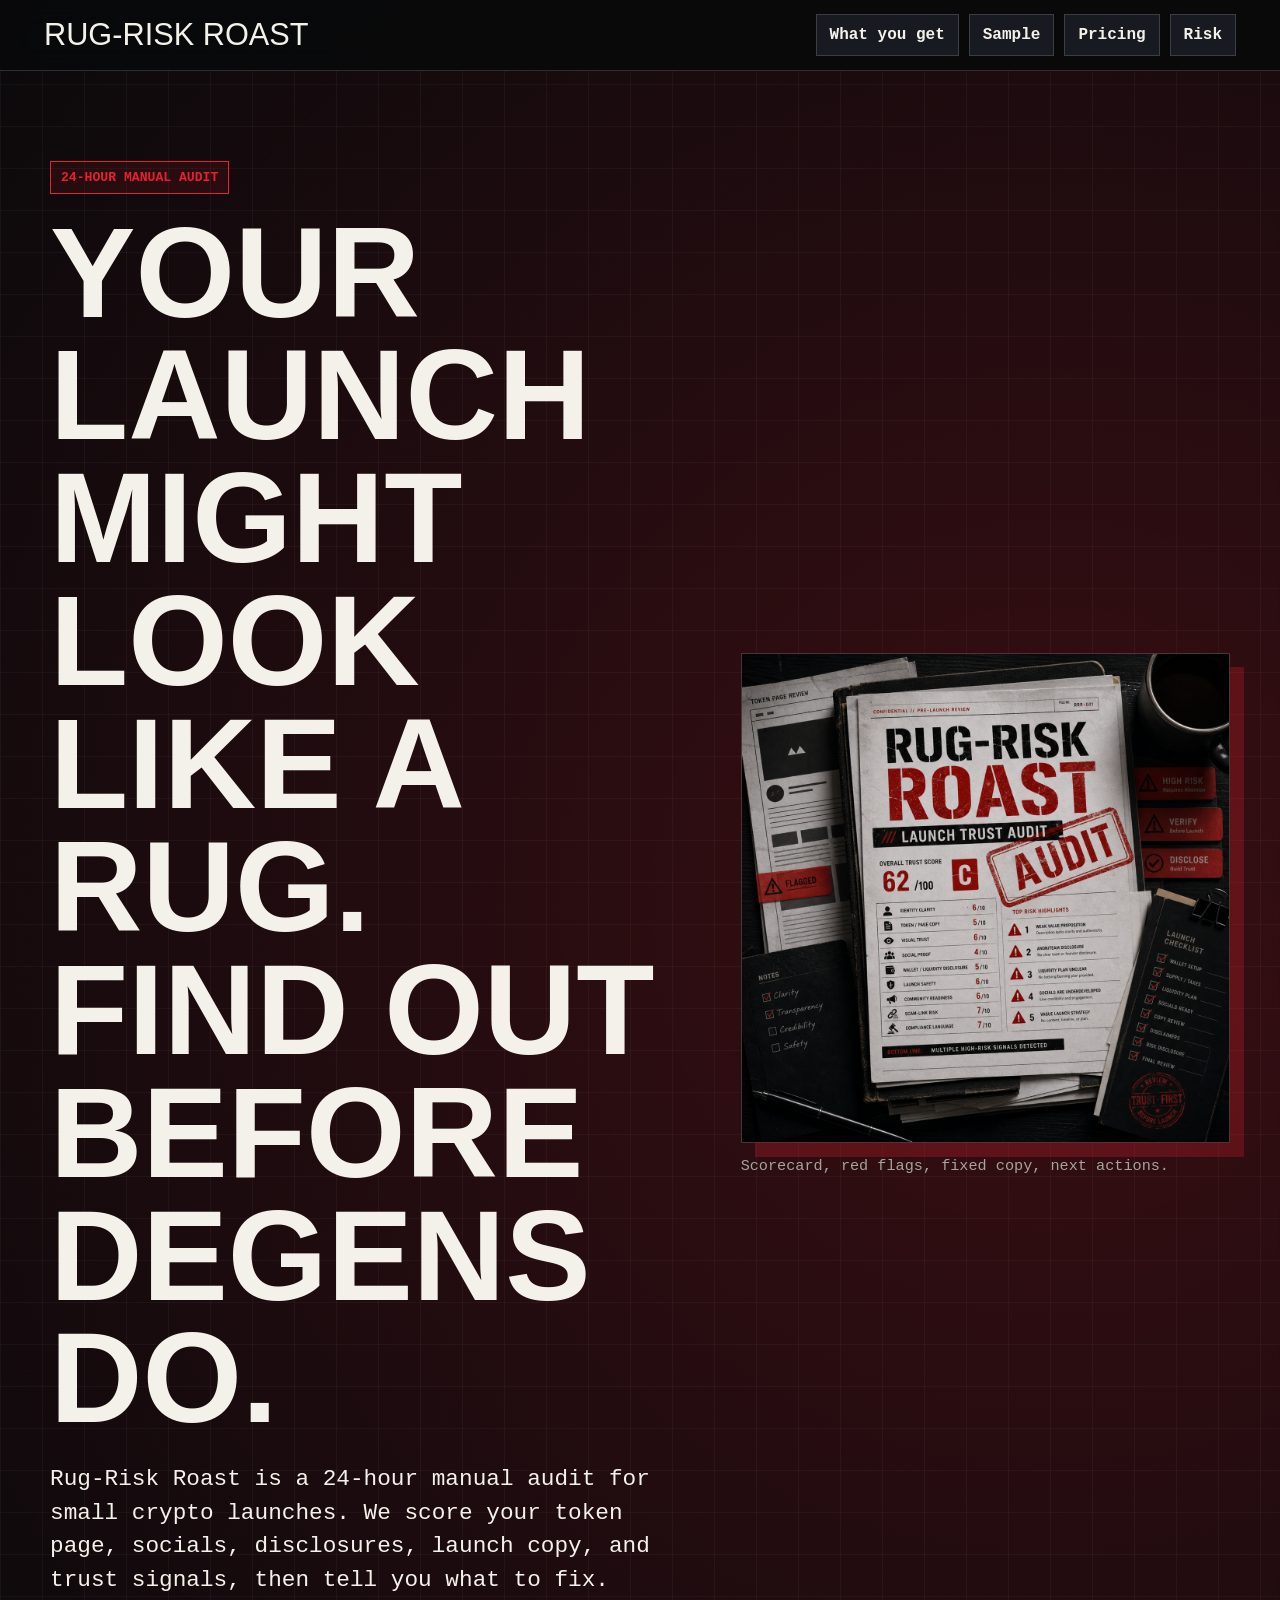
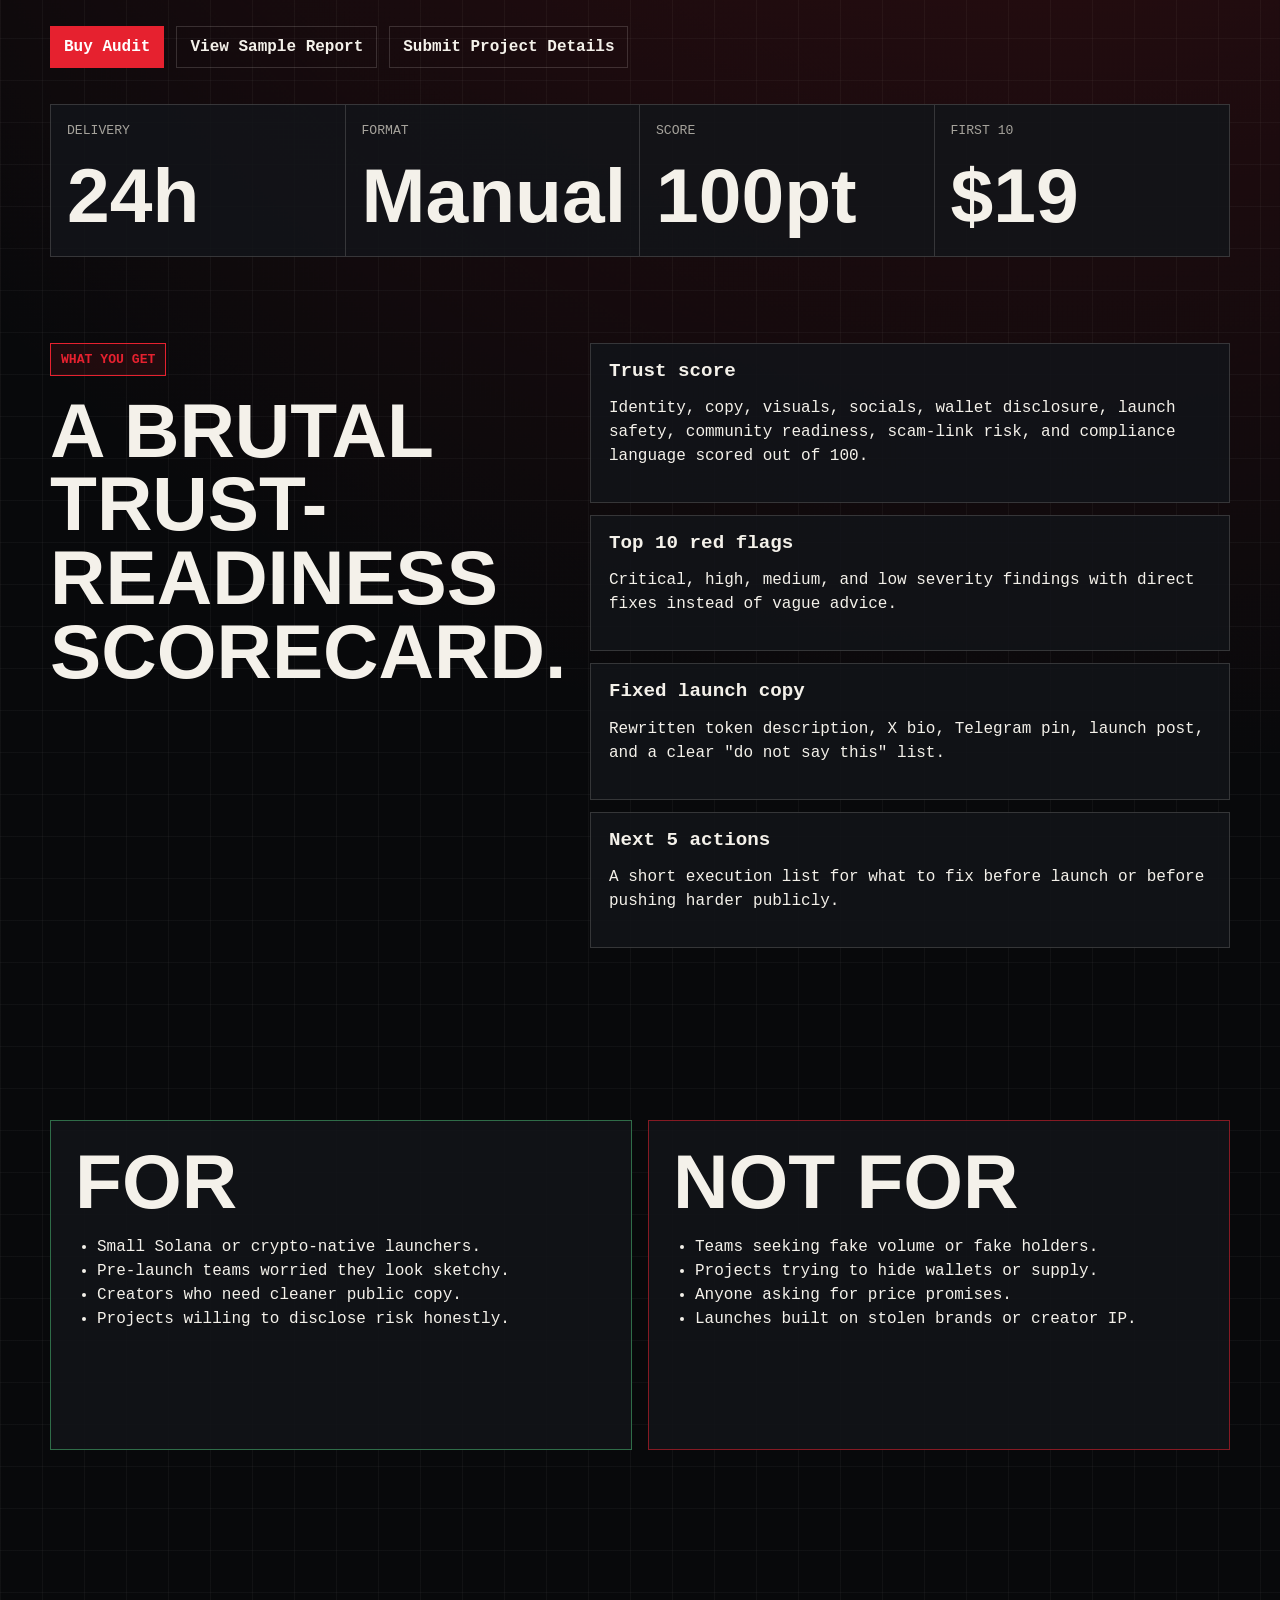
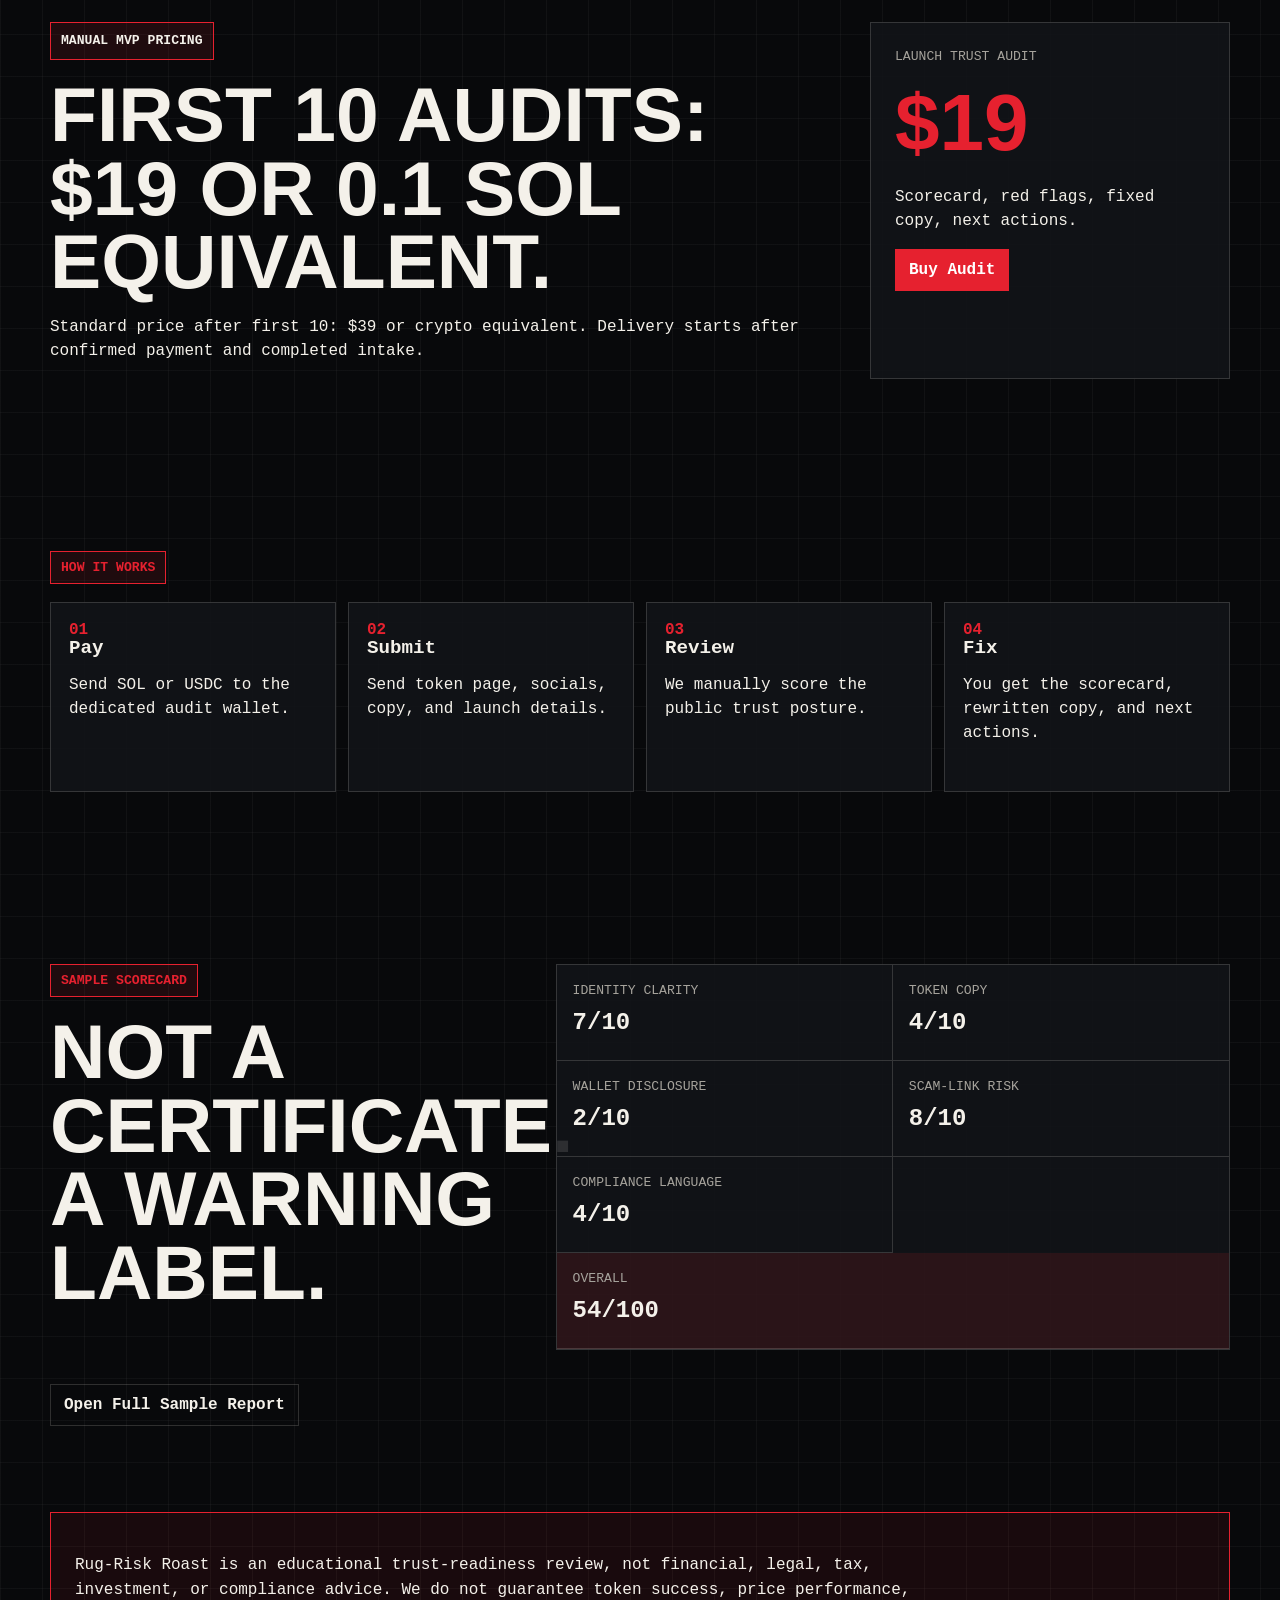
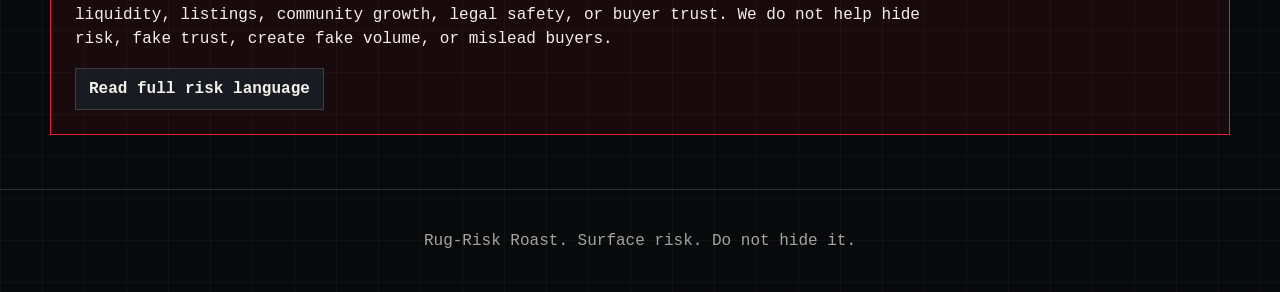
==== commit 142d6db3: "Deploy hero headline wording" ====
--- a/index.html
+++ b/index.html
@@ -4,7 +4,7 @@
     <meta charset="utf-8">
     <meta name="viewport" content="width=device-width, initial-scale=1">
     <title>Rug-Risk Roast - Launch Trust Audit</title>
-    <meta name="description" content="A 24-hour manual trust-readiness audit for small crypto launches. Find what looks sketchy before strangers do.">
+    <meta name="description" content="A 24-hour manual trust-readiness audit for small crypto launches. Find what looks sketchy before degens do.">
     <link rel="stylesheet" href="./styles.css">
   </head>
   <body>
@@ -22,12 +22,12 @@
       <section class="hero">
         <div class="hero-copy">
           <p class="stamp">24-hour manual audit</p>
-          <h1>Your launch might look like a rug. Find out before strangers do.</h1>
+          <h1>Your launch might look like a rug. Find out before degens do.</h1>
           <p class="lead">Rug-Risk Roast is a 24-hour manual audit for small crypto launches. We score your token page, socials, disclosures, launch copy, and trust signals, then tell you what to fix.</p>
           <div class="actions" aria-label="Primary actions">
             <a class="button primary" href="./payment.html">Buy Audit</a>
             <a class="button secondary" href="./sample-report.html">View Sample Report</a>
-            <a class="button secondary" href="https://tally.so/r/5BOaeN">Submit Project Details</a>
+            <a class="button secondary" href="https://tally.so/r/jaE82a">Submit Project Details</a>
           </div>
         </div>
 
